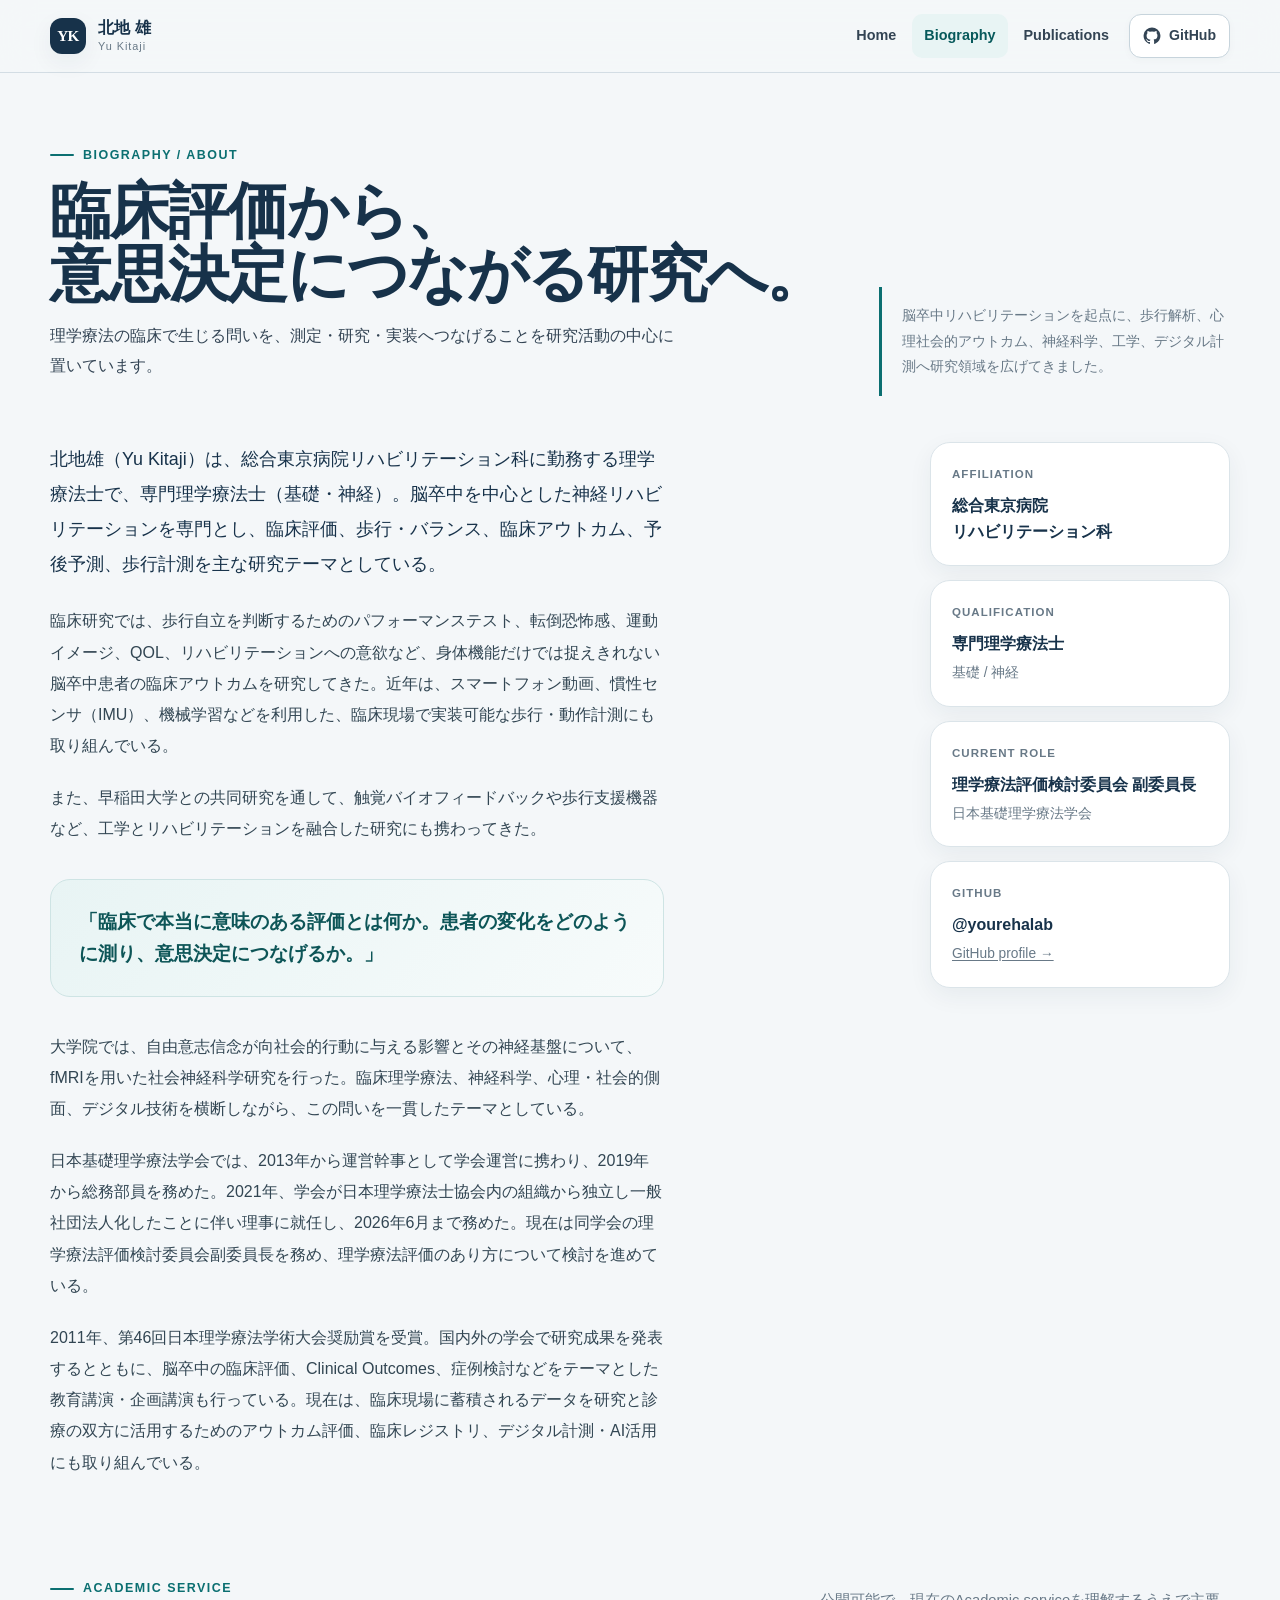
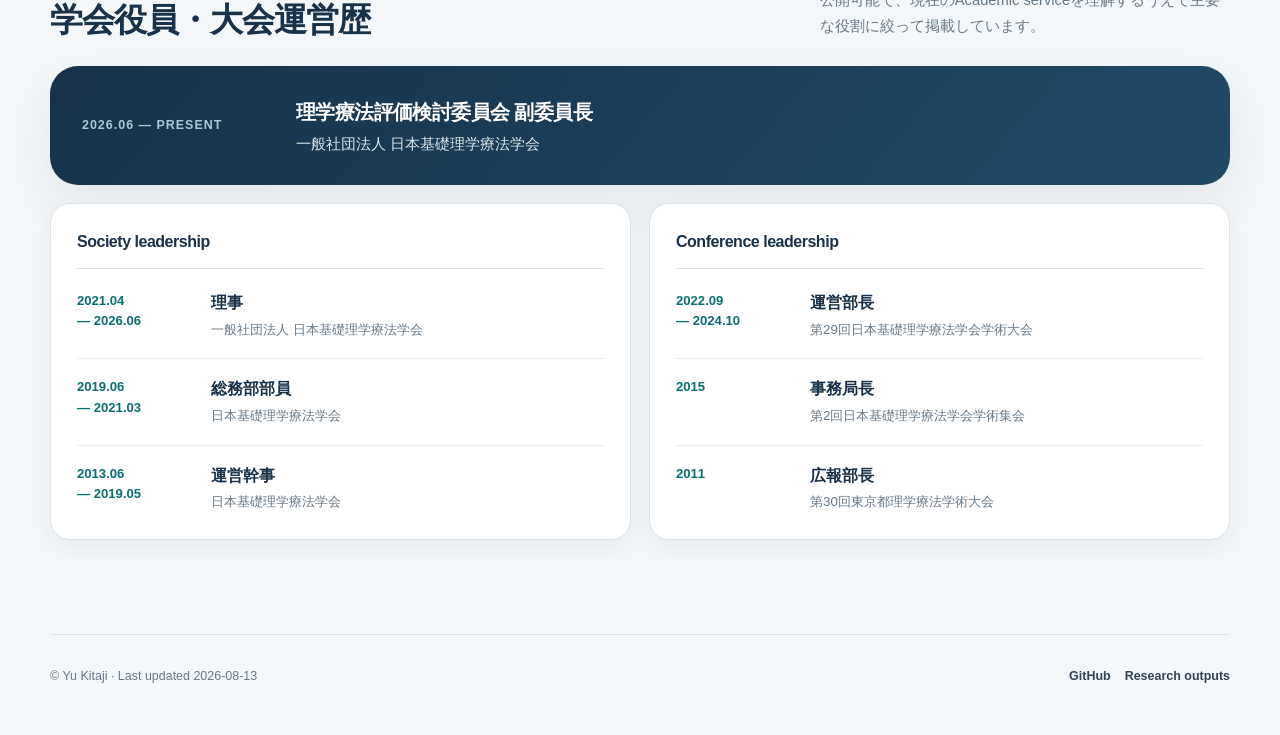
==== biography.html @ 90611b3f "Add files via upload" ====
<!doctype html><html lang="ja"><head><meta charset="utf-8"><meta name="viewport" content="width=device-width,initial-scale=1"><meta name="color-scheme" content="light"><title>Biography | 北地 雄 / Yu Kitaji</title><meta name="description" content="北地雄（Yu Kitaji）のBiography。神経リハビリテーション、臨床評価、歩行分析、社会神経科学、学会活動。"><meta property="og:type" content="website"><meta property="og:title" content="Biography | 北地 雄 / Yu Kitaji"><meta property="og:description" content="北地雄（Yu Kitaji）のBiography。神経リハビリテーション、臨床評価、歩行分析、社会神経科学、学会活動。"><link rel="stylesheet" href="styles.css"><script defer src="data.js"></script><script defer src="app.js"></script><script type="application/ld+json">{"@context":"https://schema.org","@type":"Person","name":"北地 雄","alternateName":"Yu Kitaji","jobTitle":"理学療法士 / Clinical Researcher","affiliation":{"@type":"Hospital","name":"総合東京病院"},"sameAs":["https://github.com/yourehalab"],"knowsAbout":["神経リハビリテーション","脳卒中","歩行分析","臨床アウトカム","臨床予測","IMU","機械学習","社会神経科学"]}</script></head><body><a class="skip-link" href="#main">本文へ移動</a>
<header class="site-header">
  <nav class="nav" aria-label="メインナビゲーション">
    <a class="brand" href="index.html"><span class="brand-mark">YK</span><span class="brand-text">北地 雄<small>Yu Kitaji</small></span></a>
    <div class="nav-actions">
      <div class="nav-links" id="nav-menu">
        <a href="index.html">Home</a>
        <a href="biography.html" aria-current="page">Biography</a>
        <a href="publications.html">Publications</a>
      </div>
      <a class="github-link" href="https://github.com/yourehalab" target="_blank" rel="noopener noreferrer" aria-label="GitHubプロフィールを開く"><svg viewBox="0 0 24 24" aria-hidden="true"><path fill="currentColor" d="M12 .7a11.3 11.3 0 0 0-3.57 22c.57.1.78-.25.78-.55v-2.16c-3.18.69-3.85-1.35-3.85-1.35-.52-1.32-1.27-1.67-1.27-1.67-1.04-.71.08-.7.08-.7 1.15.08 1.76 1.18 1.76 1.18 1.02 1.76 2.68 1.25 3.34.96.1-.74.4-1.25.73-1.54-2.54-.29-5.21-1.27-5.21-5.58 0-1.23.44-2.24 1.17-3.03-.12-.29-.51-1.45.11-2.99 0 0 .96-.31 3.12 1.16a10.8 10.8 0 0 1 5.68 0c2.16-1.47 3.12-1.16 3.12-1.16.62 1.54.23 2.7.11 2.99.73.79 1.17 1.8 1.17 3.03 0 4.32-2.68 5.28-5.23 5.57.41.35.78 1.05.78 2.12v3.16c0 .3.21.66.79.55A11.3 11.3 0 0 0 12 .7Z"/></svg><span>GitHub</span></a>
      <button class="menu-btn" type="button" aria-label="メニューを開く" aria-controls="nav-menu" aria-expanded="false" onclick="toggleMenu(this)">☰</button>
    </div>
  </nav>
</header><main id="main">
<section class="page-head"><div><div class="kicker">Biography / About</div><h1>臨床評価から、<br>意思決定につながる研究へ。</h1><p class="page-head-copy">理学療法の臨床で生じる問いを、測定・研究・実装へつなげることを研究活動の中心に置いています。</p></div><div class="page-note">脳卒中リハビリテーションを起点に、歩行解析、心理社会的アウトカム、神経科学、工学、デジタル計測へ研究領域を広げてきました。</div></section>
<section class="about-layout"><article class="prose"><p class="intro">北地雄（Yu Kitaji）は、総合東京病院リハビリテーション科に勤務する理学療法士で、専門理学療法士（基礎・神経）。脳卒中を中心とした神経リハビリテーションを専門とし、臨床評価、歩行・バランス、臨床アウトカム、予後予測、歩行計測を主な研究テーマとしている。</p><p>臨床研究では、歩行自立を判断するためのパフォーマンステスト、転倒恐怖感、運動イメージ、QOL、リハビリテーションへの意欲など、身体機能だけでは捉えきれない脳卒中患者の臨床アウトカムを研究してきた。近年は、スマートフォン動画、慣性センサ（IMU）、機械学習などを利用した、臨床現場で実装可能な歩行・動作計測にも取り組んでいる。</p><p>また、早稲田大学との共同研究を通して、触覚バイオフィードバックや歩行支援機器など、工学とリハビリテーションを融合した研究にも携わってきた。</p><div class="pullquote">「臨床で本当に意味のある評価とは何か。患者の変化をどのように測り、意思決定につなげるか。」</div><p>大学院では、自由意志信念が向社会的行動に与える影響とその神経基盤について、fMRIを用いた社会神経科学研究を行った。臨床理学療法、神経科学、心理・社会的側面、デジタル技術を横断しながら、この問いを一貫したテーマとしている。</p><p>日本基礎理学療法学会では、2013年から運営幹事として学会運営に携わり、2019年から総務部員を務めた。2021年、学会が日本理学療法士協会内の組織から独立し一般社団法人化したことに伴い理事に就任し、2026年6月まで務めた。現在は同学会の理学療法評価検討委員会副委員長を務め、理学療法評価のあり方について検討を進めている。</p><p>2011年、第46回日本理学療法学術大会奨励賞を受賞。国内外の学会で研究成果を発表するとともに、脳卒中の臨床評価、Clinical Outcomes、症例検討などをテーマとした教育講演・企画講演も行っている。現在は、臨床現場に蓄積されるデータを研究と診療の双方に活用するためのアウトカム評価、臨床レジストリ、デジタル計測・AI活用にも取り組んでいる。</p></article><aside class="sidebar" aria-label="プロフィール要約"><div class="side-card"><div class="label">Affiliation</div><strong>総合東京病院<br>リハビリテーション科</strong></div><div class="side-card"><div class="label">Qualification</div><strong>専門理学療法士</strong><p>基礎 / 神経</p></div><div class="side-card"><div class="label">Current role</div><strong>理学療法評価検討委員会 副委員長</strong><p>日本基礎理学療法学会</p></div><div class="side-card"><div class="label">GitHub</div><strong>@yourehalab</strong><p><a href="https://github.com/yourehalab" target="_blank" rel="noopener noreferrer">GitHub profile →</a></p></div></aside></section>
<section class="service-wrap" aria-labelledby="service-title"><div class="section-heading"><div><div class="kicker">Academic service</div><h2 id="service-title">学会役員・大会運営歴</h2></div><p class="section-desc">公開可能で、現在のAcademic serviceを理解するうえで主要な役割に絞って掲載しています。</p></div><div class="service-hero"><div><div class="date">2026.06 — PRESENT</div></div><div><h3>理学療法評価検討委員会 副委員長</h3><p>一般社団法人 日本基礎理学療法学会</p></div></div><div class="service-groups"><section class="service-card"><h3>Society leadership</h3><ol class="service-list"><li class="service-item"><div class="service-date">2021.04<br>— 2026.06</div><div><div class="service-title">理事</div><div class="service-sub">一般社団法人 日本基礎理学療法学会</div></div></li><li class="service-item"><div class="service-date">2019.06<br>— 2021.03</div><div><div class="service-title">総務部部員</div><div class="service-sub">日本基礎理学療法学会</div></div></li><li class="service-item"><div class="service-date">2013.06<br>— 2019.05</div><div><div class="service-title">運営幹事</div><div class="service-sub">日本基礎理学療法学会</div></div></li></ol></section><section class="service-card"><h3>Conference leadership</h3><ol class="service-list"><li class="service-item"><div class="service-date">2022.09<br>— 2024.10</div><div><div class="service-title">運営部長</div><div class="service-sub">第29回日本基礎理学療法学会学術大会</div></div></li><li class="service-item"><div class="service-date">2015</div><div><div class="service-title">事務局長</div><div class="service-sub">第2回日本基礎理学療法学会学術集会</div></div></li><li class="service-item"><div class="service-date">2011</div><div><div class="service-title">広報部長</div><div class="service-sub">第30回東京都理学療法学術大会</div></div></li></ol></section></div></section>
</main><footer class="site-footer"><span>© Yu Kitaji · Last updated 2026-08-13</span><div class="footer-links"><a href="https://github.com/yourehalab" target="_blank" rel="noopener noreferrer">GitHub</a><a href="publications.html">Research outputs</a></div></footer></body></html>
---- styles.css ----
:root{
  --canvas:#f4f7f9;
  --surface:#ffffff;
  --surface-soft:#f8fafb;
  --ink:#14202b;
  --ink-2:#334454;
  --muted:#687987;
  --line:#dbe4e9;
  --line-strong:#c7d4dc;
  --brand:#0b6f71;
  --brand-2:#0e8588;
  --brand-soft:#e8f4f4;
  --navy:#17324a;
  --accent:#c5673b;
  --accent-soft:#f8eee9;
  --shadow:0 20px 50px rgba(23,50,74,.08);
  --shadow-sm:0 8px 24px rgba(23,50,74,.06);
  --radius-xl:28px;
  --radius-lg:20px;
  --radius-md:14px;
  --max:1180px;
  --measure:69ch;
}
*{box-sizing:border-box}
html{scroll-behavior:smooth}
body{margin:0;background:var(--canvas);color:var(--ink);font-family:Inter,-apple-system,BlinkMacSystemFont,"Segoe UI","Hiragino Sans","Yu Gothic",YuGothic,Meiryo,sans-serif;line-height:1.8;-webkit-font-smoothing:antialiased;text-rendering:optimizeLegibility}
a{color:inherit;text-underline-offset:.18em}
button,input{font:inherit}
img,svg{display:block;max-width:100%}
::selection{background:#cce8e7;color:#102c2c}
.skip-link{position:absolute;left:14px;top:-60px;z-index:1000;background:var(--navy);color:#fff;padding:10px 14px;border-radius:10px;text-decoration:none}.skip-link:focus{top:12px}
.site-header{position:sticky;top:0;z-index:30;background:rgba(244,247,249,.88);backdrop-filter:saturate(1.4) blur(16px);border-bottom:1px solid rgba(199,212,220,.75)}
.nav{width:min(var(--max),calc(100% - 36px));height:72px;margin:auto;display:flex;align-items:center;justify-content:space-between;gap:28px}
.brand{display:flex;align-items:center;gap:12px;text-decoration:none;font-weight:760;letter-spacing:.01em;color:var(--navy)}
.brand-mark{width:36px;height:36px;border-radius:12px;display:grid;place-items:center;background:var(--navy);color:white;font-family:Georgia,serif;font-size:.95rem;letter-spacing:-.04em;box-shadow:var(--shadow-sm)}
.brand-text{line-height:1.15}.brand-text small{display:block;font-weight:520;color:var(--muted);font-size:.68rem;letter-spacing:.09em;margin-top:3px}
.nav-actions{display:flex;align-items:center;gap:8px}
.nav-links{display:flex;align-items:center;gap:4px}.nav-links a{min-height:44px;display:inline-flex;align-items:center;padding:0 12px;text-decoration:none;color:var(--ink-2);font-size:.9rem;font-weight:620;border-radius:10px}.nav-links a:hover{background:var(--surface);color:var(--brand)}.nav-links a[aria-current="page"]{background:var(--brand-soft);color:#07595b}
.github-link{display:inline-flex;align-items:center;gap:8px;min-height:44px;padding:0 13px;border:1px solid var(--line-strong);background:var(--surface);border-radius:12px;text-decoration:none;color:var(--ink-2);font-weight:650;font-size:.88rem;box-shadow:0 2px 8px rgba(23,50,74,.03)}.github-link:hover{border-color:#9ab4bf;transform:translateY(-1px)}.github-link svg{width:18px;height:18px}
.menu-btn{display:none;min-width:44px;min-height:44px;border:1px solid var(--line);background:var(--surface);border-radius:12px;color:var(--navy);cursor:pointer}
:focus-visible{outline:3px solid #f0a070;outline-offset:3px;border-radius:8px}
main{width:min(var(--max),calc(100% - 36px));margin:auto;padding:64px 0 94px}
.kicker{display:inline-flex;align-items:center;gap:9px;font-size:.78rem;font-weight:760;letter-spacing:.12em;text-transform:uppercase;color:var(--brand)}.kicker:before{content:"";width:24px;height:2px;border-radius:99px;background:currentColor}
h1,h2,h3{color:var(--navy);letter-spacing:-.03em}
h1{font-size:clamp(2.65rem,5vw,5.4rem);line-height:1.03;margin:.18em 0 .28em;font-weight:760}
h2{font-size:clamp(1.65rem,2.6vw,2.35rem);line-height:1.2;margin:0;font-weight:730}
h3{font-size:1.08rem;line-height:1.45;margin:0;font-weight:720}
.lead{font-size:clamp(1.03rem,1.4vw,1.16rem);line-height:1.9;color:var(--ink-2);max-width:62ch;margin:0}
.micro{font-size:.82rem;color:var(--muted)}
.hero{position:relative;display:grid;grid-template-columns:minmax(0,1.45fr) minmax(320px,.55fr);gap:28px;align-items:stretch;margin-bottom:70px}
.hero-main{position:relative;overflow:hidden;background:linear-gradient(145deg,#ffffff 0%,#f8fbfb 75%);border:1px solid var(--line);border-radius:var(--radius-xl);padding:clamp(34px,5vw,68px);box-shadow:var(--shadow)}
.hero-main:after{content:"";position:absolute;width:280px;height:280px;border-radius:50%;right:-100px;top:-120px;background:radial-gradient(circle,rgba(11,111,113,.12),rgba(11,111,113,0) 68%);pointer-events:none}
.hero-name-en{font-family:Georgia,"Times New Roman",serif;font-style:italic;font-weight:400;color:#5d6d78}
.hero-copy{position:relative;z-index:1}
.hero-actions{display:flex;gap:10px;flex-wrap:wrap;margin-top:30px}
.btn{min-height:46px;display:inline-flex;align-items:center;justify-content:center;gap:8px;border-radius:12px;padding:0 16px;text-decoration:none;font-weight:700;font-size:.9rem;border:1px solid var(--line-strong);background:var(--surface);color:var(--navy);transition:.18s ease}.btn:hover{transform:translateY(-1px);box-shadow:var(--shadow-sm)}.btn.primary{background:var(--navy);border-color:var(--navy);color:white}.btn.ghost{background:transparent}
.profile-panel{display:flex;flex-direction:column;justify-content:space-between;background:var(--navy);color:#fff;border-radius:var(--radius-xl);padding:30px;box-shadow:var(--shadow);overflow:hidden;position:relative}
.profile-panel:before{content:"";position:absolute;inset:auto -70px -90px auto;width:240px;height:240px;border-radius:50%;border:42px solid rgba(255,255,255,.06)}
.profile-top{position:relative}.profile-monogram{width:74px;height:74px;border-radius:24px;background:rgba(255,255,255,.1);border:1px solid rgba(255,255,255,.16);display:grid;place-items:center;font-family:Georgia,serif;font-size:1.75rem;letter-spacing:-.08em;margin-bottom:30px}.profile-label{color:#a9c5d0;font-size:.76rem;font-weight:760;letter-spacing:.1em;text-transform:uppercase}.profile-role{font-size:1.16rem;line-height:1.6;font-weight:720;margin-top:7px}.profile-meta{position:relative;border-top:1px solid rgba(255,255,255,.16);padding-top:20px;margin-top:28px;display:grid;gap:12px}.meta-row{display:flex;align-items:flex-start;gap:10px;color:#dce9ee;font-size:.88rem}.meta-row svg{width:18px;height:18px;flex:0 0 auto;margin-top:4px;color:#84c7c7}
.section{margin:74px 0}.section-heading{display:grid;grid-template-columns:minmax(0,1fr) minmax(280px,.55fr);gap:24px;align-items:end;margin-bottom:26px}.section-desc{color:var(--muted);font-size:.92rem;max-width:50ch;margin:0}
.focus-grid{display:grid;grid-template-columns:repeat(4,1fr);gap:14px}.focus-card{background:var(--surface);border:1px solid var(--line);border-radius:var(--radius-lg);padding:25px;box-shadow:var(--shadow-sm);min-height:230px}.focus-num{display:inline-grid;place-items:center;width:38px;height:38px;border-radius:12px;background:var(--brand-soft);color:var(--brand);font-weight:800;font-size:.82rem;margin-bottom:34px}.focus-card p{color:var(--muted);font-size:.91rem;line-height:1.75;margin:.55em 0 0}
.arc{background:var(--surface);border:1px solid var(--line);border-radius:var(--radius-xl);padding:30px;box-shadow:var(--shadow-sm)}.arc-grid{display:grid;grid-template-columns:repeat(4,1fr);gap:0}.arc-step{position:relative;padding:8px 24px 8px 0}.arc-step:not(:last-child):after{content:"";position:absolute;top:28px;right:12px;width:44px;height:1px;background:var(--line-strong)}.arc-year{color:var(--accent);font-size:.76rem;font-weight:800;letter-spacing:.08em;margin-bottom:7px}.arc-step p{font-size:.85rem;color:var(--muted);line-height:1.65;margin:.4em 0 0}
.tags{display:flex;flex-wrap:wrap;gap:9px}.tag{display:inline-flex;align-items:center;min-height:36px;border:1px solid var(--line);background:var(--surface);border-radius:999px;padding:0 12px;color:#526571;font-size:.8rem;font-weight:600}
.page-head{display:grid;grid-template-columns:minmax(0,1.25fr) minmax(280px,.55fr);gap:32px;align-items:end;margin-bottom:46px}.page-head h1{font-size:clamp(2.5rem,4.8vw,4.6rem);margin:.2em 0 .25em}.page-head-copy{max-width:var(--measure);color:var(--ink-2);font-size:1.02rem}.page-note{border-left:3px solid var(--brand);padding:16px 0 16px 20px;color:var(--muted);font-size:.9rem}
.about-layout{display:grid;grid-template-columns:minmax(0,1fr) 300px;gap:52px;align-items:start}.prose{max-width:var(--measure)}.prose p{margin:0 0 1.3em;color:#324653;font-size:1rem;line-height:1.95}.prose .intro{font-size:1.12rem;color:var(--navy);font-weight:530}.pullquote{margin:34px 0;padding:26px 28px;border-radius:var(--radius-lg);background:linear-gradient(135deg,var(--brand-soft),#f7fbfb);border:1px solid #cee4e4;color:#0d5557;font-size:1.18rem;font-weight:720;line-height:1.7}.sidebar{position:sticky;top:100px;display:grid;gap:14px}.side-card{background:var(--surface);border:1px solid var(--line);border-radius:var(--radius-lg);padding:21px;box-shadow:var(--shadow-sm)}.side-card .label{font-size:.72rem;letter-spacing:.09em;text-transform:uppercase;color:var(--muted);font-weight:760;margin-bottom:8px}.side-card strong{color:var(--navy);display:block;line-height:1.6}.side-card p{color:var(--muted);font-size:.86rem;line-height:1.65;margin:.4em 0 0}
.service-wrap{margin-top:72px}.service-hero{display:grid;grid-template-columns:190px minmax(0,1fr);gap:24px;align-items:center;background:linear-gradient(130deg,var(--navy),#214a67);color:white;border-radius:var(--radius-xl);padding:28px 32px;margin:24px 0 18px;box-shadow:var(--shadow)}.service-hero .date{font-size:.78rem;color:#a6cad6;letter-spacing:.08em;font-weight:800}.service-hero h3{color:white;font-size:1.25rem;margin:.2em 0}.service-hero p{margin:0;color:#d9e7ec;font-size:.91rem}.service-groups{display:grid;grid-template-columns:1fr 1fr;gap:18px}.service-card{background:var(--surface);border:1px solid var(--line);border-radius:var(--radius-lg);padding:26px;box-shadow:var(--shadow-sm)}.service-card>h3{font-size:1rem;padding-bottom:15px;border-bottom:1px solid var(--line);margin-bottom:4px}.service-list{list-style:none;margin:0;padding:0}.service-item{display:grid;grid-template-columns:116px minmax(0,1fr);gap:18px;padding:18px 0;border-bottom:1px solid #e9eef1}.service-item:last-child{border-bottom:0;padding-bottom:0}.service-date{font-variant-numeric:tabular-nums;color:var(--brand);font-weight:790;font-size:.82rem;line-height:1.55}.service-title{font-weight:720;color:var(--navy);line-height:1.55}.service-sub{font-size:.84rem;color:var(--muted);line-height:1.6;margin-top:3px}
.pub-top{display:grid;grid-template-columns:minmax(0,1fr) auto;gap:28px;align-items:end;margin-bottom:28px}.pub-top h1{font-size:clamp(2.5rem,4.8vw,4.6rem);margin:.2em 0 .18em}.pub-count{display:flex;align-items:baseline;gap:8px;border:1px solid var(--line);background:var(--surface);border-radius:16px;padding:16px 18px;box-shadow:var(--shadow-sm)}.pub-count b{font-size:2.2rem;line-height:1;color:var(--brand)}.pub-count span{font-size:.8rem;color:var(--muted)}
.metric-grid{display:grid;grid-template-columns:repeat(6,1fr);gap:10px;margin:26px 0 28px}.metric{appearance:none;text-align:left;border:1px solid var(--line);background:var(--surface);border-radius:14px;padding:15px;cursor:pointer;min-height:88px;color:var(--ink);transition:.16s ease}.metric:hover{border-color:#a9c5cf;transform:translateY(-1px);box-shadow:var(--shadow-sm)}.metric.active{background:var(--navy);border-color:var(--navy);color:white}.metric b{font-size:1.45rem;display:block;line-height:1.2}.metric span{font-size:.73rem;line-height:1.45;color:var(--muted)}.metric.active span{color:#cfe1e7}
.pub-layout{display:grid;grid-template-columns:255px minmax(0,1fr);gap:26px;align-items:start}.pub-sidebar{position:sticky;top:92px;background:var(--surface);border:1px solid var(--line);border-radius:var(--radius-lg);padding:17px;box-shadow:var(--shadow-sm)}.search-label{font-size:.75rem;font-weight:760;color:var(--muted);margin-bottom:7px}.search{width:100%;min-height:46px;border:1px solid var(--line-strong);background:#fbfcfd;border-radius:11px;padding:0 12px;color:var(--ink);outline:none}.search:focus{border-color:var(--brand);box-shadow:0 0 0 3px rgba(11,111,113,.12)}.filter-list{display:grid;gap:4px;margin-top:14px}.filter{min-height:42px;border:0;background:transparent;border-radius:10px;text-align:left;padding:0 10px;color:var(--ink-2);cursor:pointer;font-size:.84rem;font-weight:650}.filter:hover{background:var(--surface-soft)}.filter.active{background:var(--brand-soft);color:#07595b}.audit-note{margin-top:16px;padding:14px;border-radius:12px;background:var(--surface-soft);color:var(--muted);font-size:.76rem;line-height:1.65;border:1px solid var(--line)}
.pub-results{min-width:0}.pub-section{background:var(--surface);border:1px solid var(--line);border-radius:var(--radius-lg);box-shadow:var(--shadow-sm);overflow:hidden;margin-bottom:18px}.pub-section-head{display:flex;justify-content:space-between;align-items:center;gap:16px;padding:22px 24px;background:#fbfcfd;border-bottom:1px solid var(--line)}.pub-section-head h2{font-size:1.18rem}.pub-section-head .count{font-size:.76rem;color:var(--muted);background:white;border:1px solid var(--line);border-radius:999px;padding:4px 9px}.pub-list{list-style:none;margin:0;padding:0}.pub-item{display:grid;grid-template-columns:64px minmax(0,1fr);gap:18px;padding:19px 24px;border-bottom:1px solid #e9eef1}.pub-item:last-child{border-bottom:0}.pub-year{font-size:.78rem;font-weight:800;color:var(--brand);font-variant-numeric:tabular-nums}.pub-text{font-size:.91rem;line-height:1.72;color:#334653;max-width:82ch}.pub-text mark{background:transparent;color:var(--navy);font-weight:800}.pub-text a{color:var(--brand);font-weight:650;text-decoration-thickness:1px}.year-group{padding:10px 24px;background:#f7f9fa;border-bottom:1px solid var(--line);font-size:.75rem;font-weight:800;color:var(--muted);letter-spacing:.08em}.empty{display:none;background:var(--surface);border:1px dashed var(--line-strong);border-radius:var(--radius-lg);padding:44px;text-align:center;color:var(--muted)}
.site-footer{width:min(var(--max),calc(100% - 36px));margin:auto;padding:30px 0 48px;border-top:1px solid var(--line);display:flex;align-items:center;justify-content:space-between;gap:20px;flex-wrap:wrap;color:var(--muted);font-size:.78rem}.footer-links{display:flex;gap:14px;align-items:center}.footer-links a{color:var(--ink-2);font-weight:620;text-decoration:none}.footer-links a:hover{color:var(--brand)}
@media(max-width:980px){
  .hero{grid-template-columns:1fr}.profile-panel{min-height:310px}.focus-grid{grid-template-columns:1fr 1fr}.arc-grid{grid-template-columns:1fr 1fr;gap:20px}.arc-step:not(:last-child):after{display:none}.section-heading,.page-head{grid-template-columns:1fr}.about-layout{grid-template-columns:1fr}.sidebar{position:static;grid-template-columns:repeat(2,1fr)}.service-groups{grid-template-columns:1fr}.metric-grid{grid-template-columns:repeat(3,1fr)}.pub-layout{grid-template-columns:1fr}.pub-sidebar{position:static}.filter-list{display:flex;overflow:auto;padding-bottom:2px}.filter{white-space:nowrap;padding:0 12px}.audit-note{display:none}
}
@media(max-width:760px){
  .nav{height:64px;width:min(var(--max),calc(100% - 24px))}.nav-links{display:none;position:absolute;top:64px;left:12px;right:12px;background:var(--surface);border:1px solid var(--line);border-radius:16px;padding:8px;box-shadow:var(--shadow);flex-direction:column;align-items:stretch}.nav-links.open{display:flex}.nav-links a{width:100%}.github-link span{display:none}.github-link{width:44px;padding:0;justify-content:center}.menu-btn{display:grid;place-items:center}.nav-actions{gap:6px}
  main{width:min(var(--max),calc(100% - 24px));padding:38px 0 70px}.hero{gap:14px;margin-bottom:52px}.hero-main{padding:30px 24px}.profile-panel{padding:25px;min-height:280px}.focus-grid{grid-template-columns:1fr}.focus-card{min-height:auto}.focus-num{margin-bottom:20px}.section{margin:56px 0}.arc{padding:22px}.arc-grid{grid-template-columns:1fr}.sidebar{grid-template-columns:1fr}.service-hero{grid-template-columns:1fr;padding:24px}.service-item{grid-template-columns:1fr;gap:4px}.metric-grid{grid-template-columns:1fr 1fr}.pub-top{grid-template-columns:1fr}.pub-count{justify-self:start}.pub-item{grid-template-columns:1fr;gap:4px;padding:18px}.pub-section-head{padding:18px}.year-group{padding:9px 18px}.site-footer{width:min(var(--max),calc(100% - 24px))}
}
@media(max-width:430px){.metric-grid{grid-template-columns:1fr 1fr}.hero-actions .btn{width:100%}.brand-text small{display:none}}
@media(prefers-reduced-motion:reduce){*{scroll-behavior:auto!important;transition:none!important;animation:none!important}.btn:hover,.metric:hover,.github-link:hover{transform:none}}
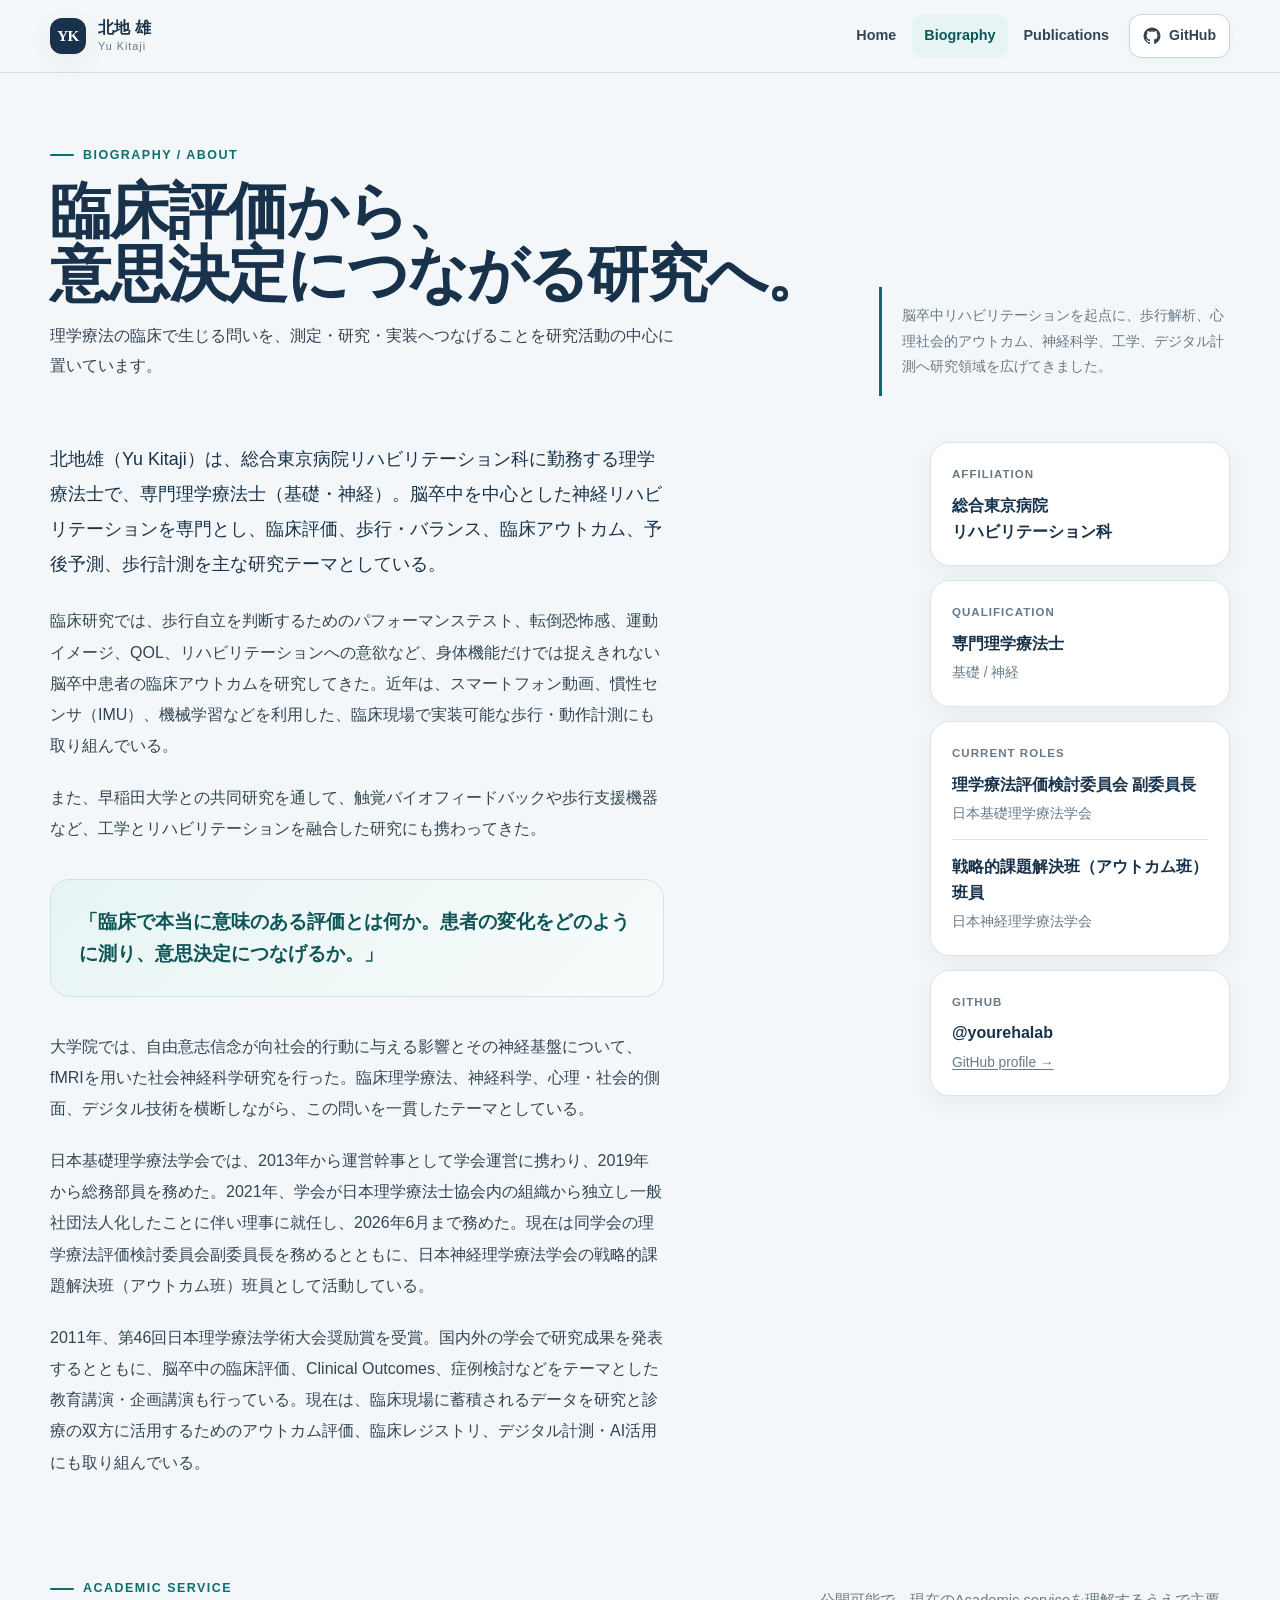
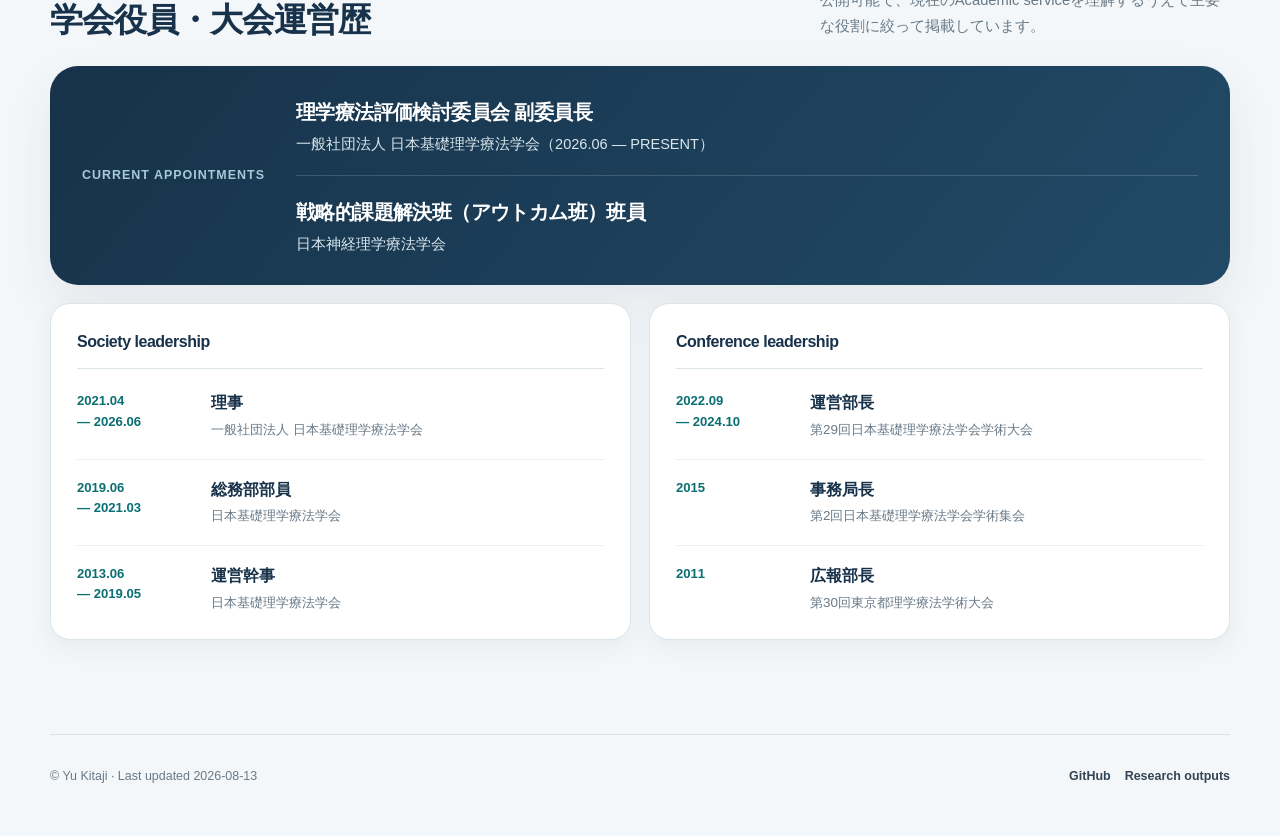
==== commit 8411e45b: "Add neurological outcomes team role" ====
--- a/biography.html
+++ b/biography.html
@@ -1,10 +1,74 @@
-<!doctype html><html lang="ja"><head><meta charset="utf-8"><meta name="viewport" content="width=device-width,initial-scale=1"><meta name="color-scheme" content="light"><title>Biography | 北地 雄 / Yu Kitaji</title><meta name="description" content="北地雄（Yu Kitaji）のBiography。神経リハビリテーション、臨床評価、歩行分析、社会神経科学、学会活動。"><meta property="og:type" content="website"><meta property="og:title" content="Biography | 北地 雄 / Yu Kitaji"><meta property="og:description" content="北地雄（Yu Kitaji）のBiography。神経リハビリテーション、臨床評価、歩行分析、社会神経科学、学会活動。"><link rel="stylesheet" href="styles.css"><script defer src="data.js"></script><script defer src="app.js"></script><script type="application/ld+json">{"@context":"https://schema.org","@type":"Person","name":"北地 雄","alternateName":"Yu Kitaji","jobTitle":"理学療法士 / Clinical Researcher","affiliation":{"@type":"Hospital","name":"総合東京病院"},"sameAs":["https://github.com/yourehalab"],"knowsAbout":["神経リハビリテーション","脳卒中","歩行分析","臨床アウトカム","臨床予測","IMU","機械学習","社会神経科学"]}</script></head><body><a class="skip-link" href="#main">本文へ移動</a>
+<!doctype html>
+<html lang="ja">
+<head>
+  <meta charset="utf-8">
+  <meta name="viewport" content="width=device-width,initial-scale=1">
+  <meta name="color-scheme" content="light">
+  <meta name="robots" content="index,follow,max-image-preview:large,max-snippet:-1,max-video-preview:-1">
+  <title>北地 雄のBiography｜理学療法士・臨床研究者 Yu Kitaji</title>
+  <meta name="description" content="北地雄（Yu Kitaji）の経歴と研究プロフィール。総合東京病院の理学療法士として取り組む神経リハビリテーション、臨床評価、歩行分析、社会神経科学、学会活動を紹介します。">
+  <link rel="canonical" href="https://yourehalab.github.io/biography.html">
+  <meta property="og:locale" content="ja_JP">
+  <meta property="og:type" content="profile">
+  <meta property="og:site_name" content="北地 雄 / Yu Kitaji">
+  <meta property="og:title" content="北地 雄のBiography｜理学療法士・臨床研究者 Yu Kitaji">
+  <meta property="og:description" content="北地雄の経歴、専門領域、研究テーマ、学会活動をまとめたBiography。">
+  <meta property="og:url" content="https://yourehalab.github.io/biography.html">
+  <meta property="og:image" content="https://yourehalab.github.io/og-image.png">
+  <meta property="og:image:secure_url" content="https://yourehalab.github.io/og-image.png">
+  <meta property="og:image:type" content="image/png">
+  <meta property="og:image:width" content="1200">
+  <meta property="og:image:height" content="630">
+  <meta property="og:image:alt" content="北地 雄（Yu Kitaji）— Physical Therapist and Clinical Researcher">
+  <meta name="twitter:card" content="summary_large_image">
+  <meta name="twitter:title" content="北地 雄のBiography｜理学療法士・臨床研究者 Yu Kitaji">
+  <meta name="twitter:description" content="北地雄の経歴、専門領域、研究テーマ、学会活動をまとめたBiography。">
+  <meta name="twitter:image" content="https://yourehalab.github.io/og-image.png">
+  <meta name="twitter:image:alt" content="北地 雄（Yu Kitaji）— Physical Therapist and Clinical Researcher">
+  <link rel="stylesheet" href="styles.css">
+  <script defer src="data.js"></script>
+  <script defer src="app.js"></script>
+  <script type="application/ld+json">
+  {
+    "@context": "https://schema.org",
+    "@graph": [
+      {
+        "@type": "ProfilePage",
+        "@id": "https://yourehalab.github.io/biography.html#webpage",
+        "url": "https://yourehalab.github.io/biography.html",
+        "name": "北地 雄のBiography｜理学療法士・臨床研究者 Yu Kitaji",
+        "description": "北地雄の経歴、専門領域、研究テーマ、学会活動をまとめたBiography。",
+        "inLanguage": "ja",
+        "isPartOf": { "@id": "https://yourehalab.github.io/#website" },
+        "mainEntity": { "@id": "https://yourehalab.github.io/#person" },
+        "dateModified": "2026-08-13"
+      },
+      {
+        "@type": "Person",
+        "@id": "https://yourehalab.github.io/#person",
+        "name": "北地 雄",
+        "alternateName": ["Yu Kitaji", "北地雄"],
+        "url": "https://yourehalab.github.io/",
+        "description": "脳卒中を中心とする神経リハビリテーション領域の理学療法士・臨床研究者。",
+        "jobTitle": ["理学療法士", "Clinical Researcher"],
+        "worksFor": {
+          "@type": "Hospital",
+          "name": "総合東京病院"
+        },
+        "sameAs": ["https://github.com/yourehalab"],
+        "knowsAbout": ["神経リハビリテーション", "脳卒中", "歩行分析", "臨床アウトカム", "臨床予測", "IMU", "機械学習", "社会神経科学"]
+      }
+    ]
+  }
+  </script>
+</head>
+<body><a class="skip-link" href="#main">本文へ移動</a>
 <header class="site-header">
   <nav class="nav" aria-label="メインナビゲーション">
-    <a class="brand" href="index.html"><span class="brand-mark">YK</span><span class="brand-text">北地 雄<small>Yu Kitaji</small></span></a>
+    <a class="brand" href="./"><span class="brand-mark">YK</span><span class="brand-text">北地 雄<small>Yu Kitaji</small></span></a>
     <div class="nav-actions">
       <div class="nav-links" id="nav-menu">
-        <a href="index.html">Home</a>
+        <a href="./">Home</a>
         <a href="biography.html" aria-current="page">Biography</a>
         <a href="publications.html">Publications</a>
       </div>
@@ -14,6 +78,6 @@
   </nav>
 </header><main id="main">
 <section class="page-head"><div><div class="kicker">Biography / About</div><h1>臨床評価から、<br>意思決定につながる研究へ。</h1><p class="page-head-copy">理学療法の臨床で生じる問いを、測定・研究・実装へつなげることを研究活動の中心に置いています。</p></div><div class="page-note">脳卒中リハビリテーションを起点に、歩行解析、心理社会的アウトカム、神経科学、工学、デジタル計測へ研究領域を広げてきました。</div></section>
-<section class="about-layout"><article class="prose"><p class="intro">北地雄（Yu Kitaji）は、総合東京病院リハビリテーション科に勤務する理学療法士で、専門理学療法士（基礎・神経）。脳卒中を中心とした神経リハビリテーションを専門とし、臨床評価、歩行・バランス、臨床アウトカム、予後予測、歩行計測を主な研究テーマとしている。</p><p>臨床研究では、歩行自立を判断するためのパフォーマンステスト、転倒恐怖感、運動イメージ、QOL、リハビリテーションへの意欲など、身体機能だけでは捉えきれない脳卒中患者の臨床アウトカムを研究してきた。近年は、スマートフォン動画、慣性センサ（IMU）、機械学習などを利用した、臨床現場で実装可能な歩行・動作計測にも取り組んでいる。</p><p>また、早稲田大学との共同研究を通して、触覚バイオフィードバックや歩行支援機器など、工学とリハビリテーションを融合した研究にも携わってきた。</p><div class="pullquote">「臨床で本当に意味のある評価とは何か。患者の変化をどのように測り、意思決定につなげるか。」</div><p>大学院では、自由意志信念が向社会的行動に与える影響とその神経基盤について、fMRIを用いた社会神経科学研究を行った。臨床理学療法、神経科学、心理・社会的側面、デジタル技術を横断しながら、この問いを一貫したテーマとしている。</p><p>日本基礎理学療法学会では、2013年から運営幹事として学会運営に携わり、2019年から総務部員を務めた。2021年、学会が日本理学療法士協会内の組織から独立し一般社団法人化したことに伴い理事に就任し、2026年6月まで務めた。現在は同学会の理学療法評価検討委員会副委員長を務め、理学療法評価のあり方について検討を進めている。</p><p>2011年、第46回日本理学療法学術大会奨励賞を受賞。国内外の学会で研究成果を発表するとともに、脳卒中の臨床評価、Clinical Outcomes、症例検討などをテーマとした教育講演・企画講演も行っている。現在は、臨床現場に蓄積されるデータを研究と診療の双方に活用するためのアウトカム評価、臨床レジストリ、デジタル計測・AI活用にも取り組んでいる。</p></article><aside class="sidebar" aria-label="プロフィール要約"><div class="side-card"><div class="label">Affiliation</div><strong>総合東京病院<br>リハビリテーション科</strong></div><div class="side-card"><div class="label">Qualification</div><strong>専門理学療法士</strong><p>基礎 / 神経</p></div><div class="side-card"><div class="label">Current role</div><strong>理学療法評価検討委員会 副委員長</strong><p>日本基礎理学療法学会</p></div><div class="side-card"><div class="label">GitHub</div><strong>@yourehalab</strong><p><a href="https://github.com/yourehalab" target="_blank" rel="noopener noreferrer">GitHub profile →</a></p></div></aside></section>
-<section class="service-wrap" aria-labelledby="service-title"><div class="section-heading"><div><div class="kicker">Academic service</div><h2 id="service-title">学会役員・大会運営歴</h2></div><p class="section-desc">公開可能で、現在のAcademic serviceを理解するうえで主要な役割に絞って掲載しています。</p></div><div class="service-hero"><div><div class="date">2026.06 — PRESENT</div></div><div><h3>理学療法評価検討委員会 副委員長</h3><p>一般社団法人 日本基礎理学療法学会</p></div></div><div class="service-groups"><section class="service-card"><h3>Society leadership</h3><ol class="service-list"><li class="service-item"><div class="service-date">2021.04<br>— 2026.06</div><div><div class="service-title">理事</div><div class="service-sub">一般社団法人 日本基礎理学療法学会</div></div></li><li class="service-item"><div class="service-date">2019.06<br>— 2021.03</div><div><div class="service-title">総務部部員</div><div class="service-sub">日本基礎理学療法学会</div></div></li><li class="service-item"><div class="service-date">2013.06<br>— 2019.05</div><div><div class="service-title">運営幹事</div><div class="service-sub">日本基礎理学療法学会</div></div></li></ol></section><section class="service-card"><h3>Conference leadership</h3><ol class="service-list"><li class="service-item"><div class="service-date">2022.09<br>— 2024.10</div><div><div class="service-title">運営部長</div><div class="service-sub">第29回日本基礎理学療法学会学術大会</div></div></li><li class="service-item"><div class="service-date">2015</div><div><div class="service-title">事務局長</div><div class="service-sub">第2回日本基礎理学療法学会学術集会</div></div></li><li class="service-item"><div class="service-date">2011</div><div><div class="service-title">広報部長</div><div class="service-sub">第30回東京都理学療法学術大会</div></div></li></ol></section></div></section>
-</main><footer class="site-footer"><span>© Yu Kitaji · Last updated 2026-08-13</span><div class="footer-links"><a href="https://github.com/yourehalab" target="_blank" rel="noopener noreferrer">GitHub</a><a href="publications.html">Research outputs</a></div></footer></body></html>+<section class="about-layout"><article class="prose"><p class="intro">北地雄（Yu Kitaji）は、総合東京病院リハビリテーション科に勤務する理学療法士で、専門理学療法士（基礎・神経）。脳卒中を中心とした神経リハビリテーションを専門とし、臨床評価、歩行・バランス、臨床アウトカム、予後予測、歩行計測を主な研究テーマとしている。</p><p>臨床研究では、歩行自立を判断するためのパフォーマンステスト、転倒恐怖感、運動イメージ、QOL、リハビリテーションへの意欲など、身体機能だけでは捉えきれない脳卒中患者の臨床アウトカムを研究してきた。近年は、スマートフォン動画、慣性センサ（IMU）、機械学習などを利用した、臨床現場で実装可能な歩行・動作計測にも取り組んでいる。</p><p>また、早稲田大学との共同研究を通して、触覚バイオフィードバックや歩行支援機器など、工学とリハビリテーションを融合した研究にも携わってきた。</p><div class="pullquote">「臨床で本当に意味のある評価とは何か。患者の変化をどのように測り、意思決定につなげるか。」</div><p>大学院では、自由意志信念が向社会的行動に与える影響とその神経基盤について、fMRIを用いた社会神経科学研究を行った。臨床理学療法、神経科学、心理・社会的側面、デジタル技術を横断しながら、この問いを一貫したテーマとしている。</p><p>日本基礎理学療法学会では、2013年から運営幹事として学会運営に携わり、2019年から総務部員を務めた。2021年、学会が日本理学療法士協会内の組織から独立し一般社団法人化したことに伴い理事に就任し、2026年6月まで務めた。現在は同学会の理学療法評価検討委員会副委員長を務めるとともに、日本神経理学療法学会の戦略的課題解決班（アウトカム班）班員として活動している。</p><p>2011年、第46回日本理学療法学術大会奨励賞を受賞。国内外の学会で研究成果を発表するとともに、脳卒中の臨床評価、Clinical Outcomes、症例検討などをテーマとした教育講演・企画講演も行っている。現在は、臨床現場に蓄積されるデータを研究と診療の双方に活用するためのアウトカム評価、臨床レジストリ、デジタル計測・AI活用にも取り組んでいる。</p></article><aside class="sidebar" aria-label="プロフィール要約"><div class="side-card"><div class="label">Affiliation</div><strong>総合東京病院<br>リハビリテーション科</strong></div><div class="side-card"><div class="label">Qualification</div><strong>専門理学療法士</strong><p>基礎 / 神経</p></div><div class="side-card"><div class="label">Current roles</div><div class="side-role"><strong>理学療法評価検討委員会 副委員長</strong><p>日本基礎理学療法学会</p></div><div class="side-role"><strong>戦略的課題解決班（アウトカム班）班員</strong><p>日本神経理学療法学会</p></div></div><div class="side-card"><div class="label">GitHub</div><strong>@yourehalab</strong><p><a href="https://github.com/yourehalab" target="_blank" rel="noopener noreferrer">GitHub profile →</a></p></div></aside></section>
+<section class="service-wrap" aria-labelledby="service-title"><div class="section-heading"><div><div class="kicker">Academic service</div><h2 id="service-title">学会役員・大会運営歴</h2></div><p class="section-desc">公開可能で、現在のAcademic serviceを理解するうえで主要な役割に絞って掲載しています。</p></div><div class="service-hero"><div><div class="date">CURRENT APPOINTMENTS</div></div><div class="current-service-list"><div class="current-service-item"><h3>理学療法評価検討委員会 副委員長</h3><p>一般社団法人 日本基礎理学療法学会（2026.06 — PRESENT）</p></div><div class="current-service-item"><h3>戦略的課題解決班（アウトカム班）班員</h3><p>日本神経理学療法学会</p></div></div></div><div class="service-groups"><section class="service-card"><h3>Society leadership</h3><ol class="service-list"><li class="service-item"><div class="service-date">2021.04<br>— 2026.06</div><div><div class="service-title">理事</div><div class="service-sub">一般社団法人 日本基礎理学療法学会</div></div></li><li class="service-item"><div class="service-date">2019.06<br>— 2021.03</div><div><div class="service-title">総務部部員</div><div class="service-sub">日本基礎理学療法学会</div></div></li><li class="service-item"><div class="service-date">2013.06<br>— 2019.05</div><div><div class="service-title">運営幹事</div><div class="service-sub">日本基礎理学療法学会</div></div></li></ol></section><section class="service-card"><h3>Conference leadership</h3><ol class="service-list"><li class="service-item"><div class="service-date">2022.09<br>— 2024.10</div><div><div class="service-title">運営部長</div><div class="service-sub">第29回日本基礎理学療法学会学術大会</div></div></li><li class="service-item"><div class="service-date">2015</div><div><div class="service-title">事務局長</div><div class="service-sub">第2回日本基礎理学療法学会学術集会</div></div></li><li class="service-item"><div class="service-date">2011</div><div><div class="service-title">広報部長</div><div class="service-sub">第30回東京都理学療法学術大会</div></div></li></ol></section></div></section>
+</main><footer class="site-footer"><span>© Yu Kitaji · Last updated 2026-08-13</span><div class="footer-links"><a href="https://github.com/yourehalab" target="_blank" rel="noopener noreferrer">GitHub</a><a href="publications.html">Research outputs</a></div></footer></body></html>
--- a/styles.css
+++ b/styles.css
@@ -57,14 +57,14 @@
 .btn{min-height:46px;display:inline-flex;align-items:center;justify-content:center;gap:8px;border-radius:12px;padding:0 16px;text-decoration:none;font-weight:700;font-size:.9rem;border:1px solid var(--line-strong);background:var(--surface);color:var(--navy);transition:.18s ease}.btn:hover{transform:translateY(-1px);box-shadow:var(--shadow-sm)}.btn.primary{background:var(--navy);border-color:var(--navy);color:white}.btn.ghost{background:transparent}
 .profile-panel{display:flex;flex-direction:column;justify-content:space-between;background:var(--navy);color:#fff;border-radius:var(--radius-xl);padding:30px;box-shadow:var(--shadow);overflow:hidden;position:relative}
 .profile-panel:before{content:"";position:absolute;inset:auto -70px -90px auto;width:240px;height:240px;border-radius:50%;border:42px solid rgba(255,255,255,.06)}
-.profile-top{position:relative}.profile-monogram{width:74px;height:74px;border-radius:24px;background:rgba(255,255,255,.1);border:1px solid rgba(255,255,255,.16);display:grid;place-items:center;font-family:Georgia,serif;font-size:1.75rem;letter-spacing:-.08em;margin-bottom:30px}.profile-label{color:#a9c5d0;font-size:.76rem;font-weight:760;letter-spacing:.1em;text-transform:uppercase}.profile-role{font-size:1.16rem;line-height:1.6;font-weight:720;margin-top:7px}.profile-meta{position:relative;border-top:1px solid rgba(255,255,255,.16);padding-top:20px;margin-top:28px;display:grid;gap:12px}.meta-row{display:flex;align-items:flex-start;gap:10px;color:#dce9ee;font-size:.88rem}.meta-row svg{width:18px;height:18px;flex:0 0 auto;margin-top:4px;color:#84c7c7}
+.profile-top{position:relative}.profile-monogram{width:74px;height:74px;border-radius:24px;background:rgba(255,255,255,.1);border:1px solid rgba(255,255,255,.16);display:grid;place-items:center;font-family:Georgia,serif;font-size:1.75rem;letter-spacing:-.08em;margin-bottom:30px}.profile-label{color:#a9c5d0;font-size:.76rem;font-weight:760;letter-spacing:.1em;text-transform:uppercase}.profile-role{font-size:1.16rem;line-height:1.6;font-weight:720;margin-top:7px}.profile-role-secondary{border-top:1px solid rgba(255,255,255,.16);font-size:.95rem;margin-top:16px;padding-top:14px}.profile-meta{position:relative;border-top:1px solid rgba(255,255,255,.16);padding-top:20px;margin-top:28px;display:grid;gap:12px}.meta-row{display:flex;align-items:flex-start;gap:10px;color:#dce9ee;font-size:.88rem}.meta-row svg{width:18px;height:18px;flex:0 0 auto;margin-top:4px;color:#84c7c7}
 .section{margin:74px 0}.section-heading{display:grid;grid-template-columns:minmax(0,1fr) minmax(280px,.55fr);gap:24px;align-items:end;margin-bottom:26px}.section-desc{color:var(--muted);font-size:.92rem;max-width:50ch;margin:0}
 .focus-grid{display:grid;grid-template-columns:repeat(4,1fr);gap:14px}.focus-card{background:var(--surface);border:1px solid var(--line);border-radius:var(--radius-lg);padding:25px;box-shadow:var(--shadow-sm);min-height:230px}.focus-num{display:inline-grid;place-items:center;width:38px;height:38px;border-radius:12px;background:var(--brand-soft);color:var(--brand);font-weight:800;font-size:.82rem;margin-bottom:34px}.focus-card p{color:var(--muted);font-size:.91rem;line-height:1.75;margin:.55em 0 0}
 .arc{background:var(--surface);border:1px solid var(--line);border-radius:var(--radius-xl);padding:30px;box-shadow:var(--shadow-sm)}.arc-grid{display:grid;grid-template-columns:repeat(4,1fr);gap:0}.arc-step{position:relative;padding:8px 24px 8px 0}.arc-step:not(:last-child):after{content:"";position:absolute;top:28px;right:12px;width:44px;height:1px;background:var(--line-strong)}.arc-year{color:var(--accent);font-size:.76rem;font-weight:800;letter-spacing:.08em;margin-bottom:7px}.arc-step p{font-size:.85rem;color:var(--muted);line-height:1.65;margin:.4em 0 0}
 .tags{display:flex;flex-wrap:wrap;gap:9px}.tag{display:inline-flex;align-items:center;min-height:36px;border:1px solid var(--line);background:var(--surface);border-radius:999px;padding:0 12px;color:#526571;font-size:.8rem;font-weight:600}
 .page-head{display:grid;grid-template-columns:minmax(0,1.25fr) minmax(280px,.55fr);gap:32px;align-items:end;margin-bottom:46px}.page-head h1{font-size:clamp(2.5rem,4.8vw,4.6rem);margin:.2em 0 .25em}.page-head-copy{max-width:var(--measure);color:var(--ink-2);font-size:1.02rem}.page-note{border-left:3px solid var(--brand);padding:16px 0 16px 20px;color:var(--muted);font-size:.9rem}
-.about-layout{display:grid;grid-template-columns:minmax(0,1fr) 300px;gap:52px;align-items:start}.prose{max-width:var(--measure)}.prose p{margin:0 0 1.3em;color:#324653;font-size:1rem;line-height:1.95}.prose .intro{font-size:1.12rem;color:var(--navy);font-weight:530}.pullquote{margin:34px 0;padding:26px 28px;border-radius:var(--radius-lg);background:linear-gradient(135deg,var(--brand-soft),#f7fbfb);border:1px solid #cee4e4;color:#0d5557;font-size:1.18rem;font-weight:720;line-height:1.7}.sidebar{position:sticky;top:100px;display:grid;gap:14px}.side-card{background:var(--surface);border:1px solid var(--line);border-radius:var(--radius-lg);padding:21px;box-shadow:var(--shadow-sm)}.side-card .label{font-size:.72rem;letter-spacing:.09em;text-transform:uppercase;color:var(--muted);font-weight:760;margin-bottom:8px}.side-card strong{color:var(--navy);display:block;line-height:1.6}.side-card p{color:var(--muted);font-size:.86rem;line-height:1.65;margin:.4em 0 0}
-.service-wrap{margin-top:72px}.service-hero{display:grid;grid-template-columns:190px minmax(0,1fr);gap:24px;align-items:center;background:linear-gradient(130deg,var(--navy),#214a67);color:white;border-radius:var(--radius-xl);padding:28px 32px;margin:24px 0 18px;box-shadow:var(--shadow)}.service-hero .date{font-size:.78rem;color:#a6cad6;letter-spacing:.08em;font-weight:800}.service-hero h3{color:white;font-size:1.25rem;margin:.2em 0}.service-hero p{margin:0;color:#d9e7ec;font-size:.91rem}.service-groups{display:grid;grid-template-columns:1fr 1fr;gap:18px}.service-card{background:var(--surface);border:1px solid var(--line);border-radius:var(--radius-lg);padding:26px;box-shadow:var(--shadow-sm)}.service-card>h3{font-size:1rem;padding-bottom:15px;border-bottom:1px solid var(--line);margin-bottom:4px}.service-list{list-style:none;margin:0;padding:0}.service-item{display:grid;grid-template-columns:116px minmax(0,1fr);gap:18px;padding:18px 0;border-bottom:1px solid #e9eef1}.service-item:last-child{border-bottom:0;padding-bottom:0}.service-date{font-variant-numeric:tabular-nums;color:var(--brand);font-weight:790;font-size:.82rem;line-height:1.55}.service-title{font-weight:720;color:var(--navy);line-height:1.55}.service-sub{font-size:.84rem;color:var(--muted);line-height:1.6;margin-top:3px}
+.about-layout{display:grid;grid-template-columns:minmax(0,1fr) 300px;gap:52px;align-items:start}.prose{max-width:var(--measure)}.prose p{margin:0 0 1.3em;color:#324653;font-size:1rem;line-height:1.95}.prose .intro{font-size:1.12rem;color:var(--navy);font-weight:530}.pullquote{margin:34px 0;padding:26px 28px;border-radius:var(--radius-lg);background:linear-gradient(135deg,var(--brand-soft),#f7fbfb);border:1px solid #cee4e4;color:#0d5557;font-size:1.18rem;font-weight:720;line-height:1.7}.sidebar{position:sticky;top:100px;display:grid;gap:14px}.side-card{background:var(--surface);border:1px solid var(--line);border-radius:var(--radius-lg);padding:21px;box-shadow:var(--shadow-sm)}.side-card .label{font-size:.72rem;letter-spacing:.09em;text-transform:uppercase;color:var(--muted);font-weight:760;margin-bottom:8px}.side-card strong{color:var(--navy);display:block;line-height:1.6}.side-card p{color:var(--muted);font-size:.86rem;line-height:1.65;margin:.4em 0 0}.side-role+.side-role{border-top:1px solid var(--line);margin-top:14px;padding-top:14px}
+.service-wrap{margin-top:72px}.service-hero{display:grid;grid-template-columns:190px minmax(0,1fr);gap:24px;align-items:center;background:linear-gradient(130deg,var(--navy),#214a67);color:white;border-radius:var(--radius-xl);padding:28px 32px;margin:24px 0 18px;box-shadow:var(--shadow)}.service-hero .date{font-size:.78rem;color:#a6cad6;letter-spacing:.08em;font-weight:800}.service-hero h3{color:white;font-size:1.25rem;margin:.2em 0}.service-hero p{margin:0;color:#d9e7ec;font-size:.91rem}.current-service-list{display:grid;gap:18px}.current-service-item+.current-service-item{border-top:1px solid rgba(255,255,255,.16);padding-top:18px}.service-groups{display:grid;grid-template-columns:1fr 1fr;gap:18px}.service-card{background:var(--surface);border:1px solid var(--line);border-radius:var(--radius-lg);padding:26px;box-shadow:var(--shadow-sm)}.service-card>h3{font-size:1rem;padding-bottom:15px;border-bottom:1px solid var(--line);margin-bottom:4px}.service-list{list-style:none;margin:0;padding:0}.service-item{display:grid;grid-template-columns:116px minmax(0,1fr);gap:18px;padding:18px 0;border-bottom:1px solid #e9eef1}.service-item:last-child{border-bottom:0;padding-bottom:0}.service-date{font-variant-numeric:tabular-nums;color:var(--brand);font-weight:790;font-size:.82rem;line-height:1.55}.service-title{font-weight:720;color:var(--navy);line-height:1.55}.service-sub{font-size:.84rem;color:var(--muted);line-height:1.6;margin-top:3px}
 .pub-top{display:grid;grid-template-columns:minmax(0,1fr) auto;gap:28px;align-items:end;margin-bottom:28px}.pub-top h1{font-size:clamp(2.5rem,4.8vw,4.6rem);margin:.2em 0 .18em}.pub-count{display:flex;align-items:baseline;gap:8px;border:1px solid var(--line);background:var(--surface);border-radius:16px;padding:16px 18px;box-shadow:var(--shadow-sm)}.pub-count b{font-size:2.2rem;line-height:1;color:var(--brand)}.pub-count span{font-size:.8rem;color:var(--muted)}
 .metric-grid{display:grid;grid-template-columns:repeat(6,1fr);gap:10px;margin:26px 0 28px}.metric{appearance:none;text-align:left;border:1px solid var(--line);background:var(--surface);border-radius:14px;padding:15px;cursor:pointer;min-height:88px;color:var(--ink);transition:.16s ease}.metric:hover{border-color:#a9c5cf;transform:translateY(-1px);box-shadow:var(--shadow-sm)}.metric.active{background:var(--navy);border-color:var(--navy);color:white}.metric b{font-size:1.45rem;display:block;line-height:1.2}.metric span{font-size:.73rem;line-height:1.45;color:var(--muted)}.metric.active span{color:#cfe1e7}
 .pub-layout{display:grid;grid-template-columns:255px minmax(0,1fr);gap:26px;align-items:start}.pub-sidebar{position:sticky;top:92px;background:var(--surface);border:1px solid var(--line);border-radius:var(--radius-lg);padding:17px;box-shadow:var(--shadow-sm)}.search-label{font-size:.75rem;font-weight:760;color:var(--muted);margin-bottom:7px}.search{width:100%;min-height:46px;border:1px solid var(--line-strong);background:#fbfcfd;border-radius:11px;padding:0 12px;color:var(--ink);outline:none}.search:focus{border-color:var(--brand);box-shadow:0 0 0 3px rgba(11,111,113,.12)}.filter-list{display:grid;gap:4px;margin-top:14px}.filter{min-height:42px;border:0;background:transparent;border-radius:10px;text-align:left;padding:0 10px;color:var(--ink-2);cursor:pointer;font-size:.84rem;font-weight:650}.filter:hover{background:var(--surface-soft)}.filter.active{background:var(--brand-soft);color:#07595b}.audit-note{margin-top:16px;padding:14px;border-radius:12px;background:var(--surface-soft);color:var(--muted);font-size:.76rem;line-height:1.65;border:1px solid var(--line)}
